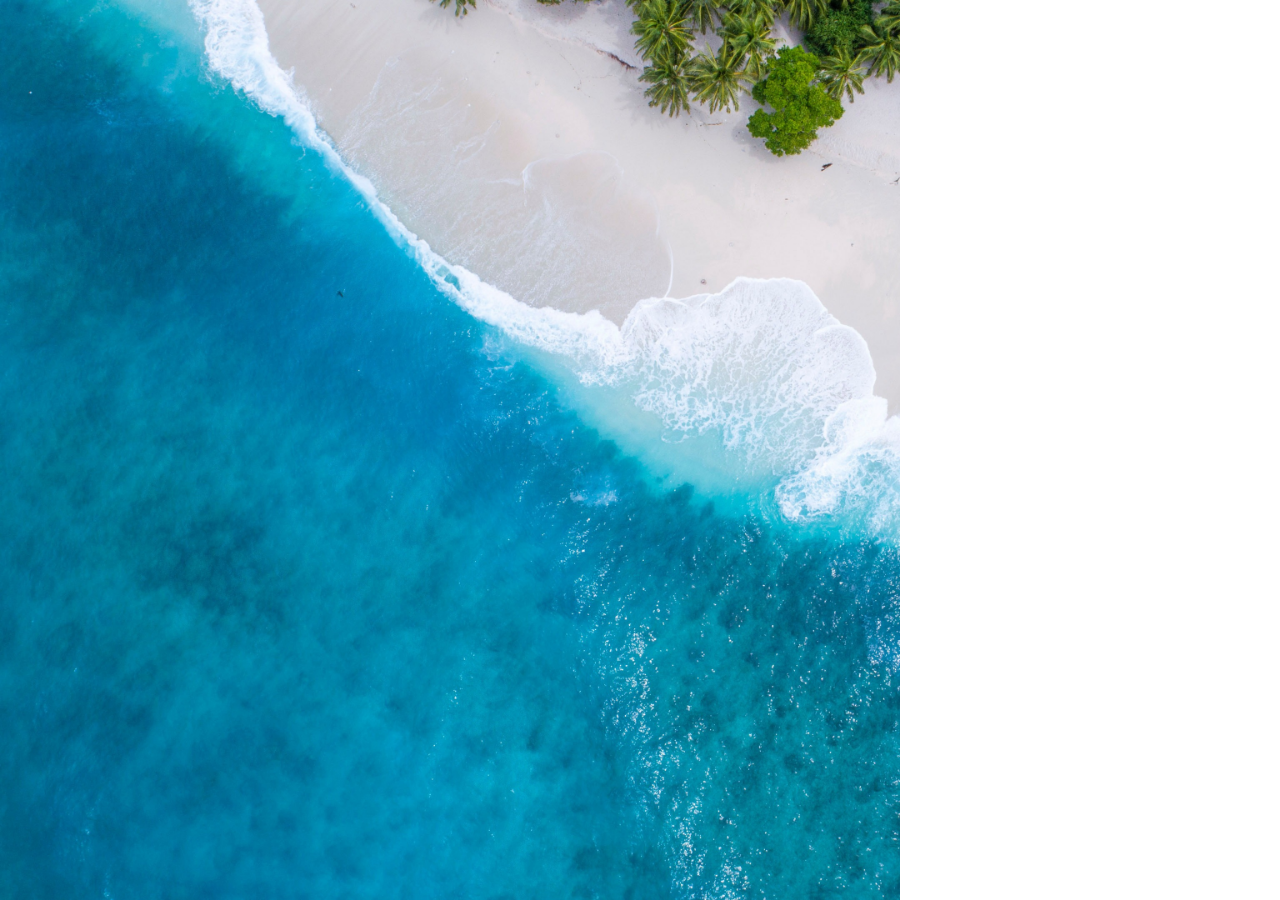
==== efek-air/index.html @ fe280aa5 "initial" ====
<!DOCTYPE html>
<html lang="en">
<head>
  <meta charset="UTF-8">
  <title>Efek Air CSS</title>
  <link rel="stylesheet" type="text/css" href="style.css" />
</head>
<body>

  <div class="background">
    <div class="water"></div>
  </div>

  <svg>
    <filter id="turbulence" x="0" y="0" width="100%" height="100%">
      <feTurbulence id="sea-filter" numOctaves="3" seed="2" baseFrequency="0.02 0.05"></feTurbulence>
      <feDisplacementMap scale="3" in="SourceGraphic"></feDisplacementMap>
      <animate xlink:href="#sea-filter" attributeName="baseFrequency" dur="60s"
        keyTimes="0;0.5;1" values="0.02 0.06;0.04 0.08;0.02 0.06" repeatCount="indefinite"></animate>
    </filter>
  </svg>
    
</body>
</html>
---- efek-air/style.css ----
body {
  margin: 0;
  height: 100vh;
  width: 100vw;
}

.background {
  position: absolute;
  top: 0;
  left: 0;
  height: 100vh;
  width: 100vh;
  background-image: url("gambar.jpg");
  background-size: cover;
}

.background .water {
  position: absolute;
  top: 0;
  left: 0;
  height: 100%;
  width: 100%;
  background-image: url("gambar\ _transp.png");
  background-size: cover;
  filter:url("#turbulence")
}
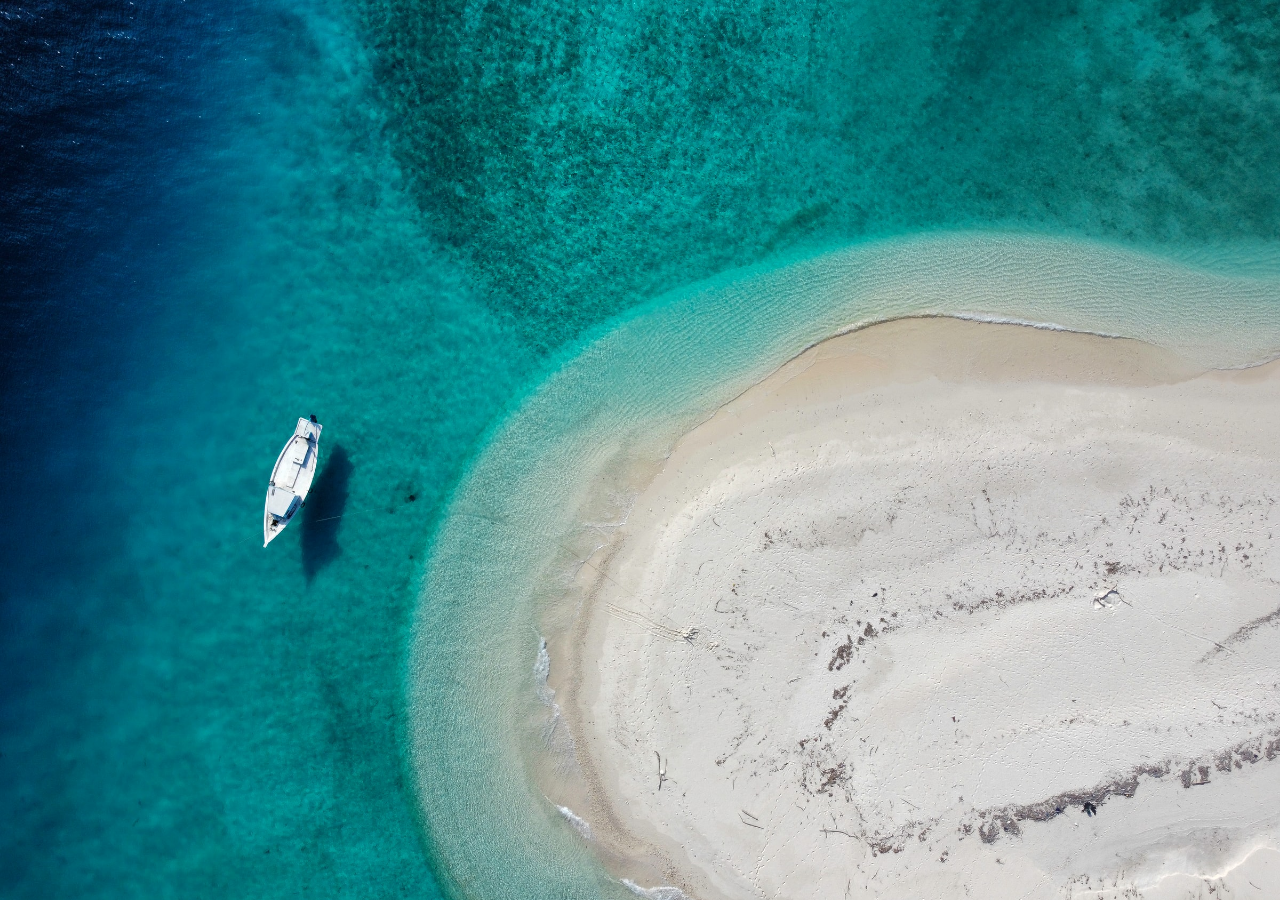
==== commit 92ebb3a5: "add contoh, modified id names and images names" ====
--- a/efek-air/index.html
+++ b/efek-air/index.html
@@ -2,23 +2,27 @@
 <html lang="en">
 <head>
   <meta charset="UTF-8">
-  <title>Efek Air CSS</title>
-  <link rel="stylesheet" type="text/css" href="style.css" />
+  <meta http-equiv="X-UA-Compatible" content="IE=edge">
+  <meta name="viewport" content="width=device-width, initial-scale=1.0">
+  <title>Efek Air</title>
+  <link rel="stylesheet" type="text/css" href="style.css">
 </head>
 <body>
 
   <div class="background">
     <div class="water"></div>
-  </div>
+  </div>  
 
   <svg>
     <filter id="turbulence" x="0" y="0" width="100%" height="100%">
-      <feTurbulence id="sea-filter" numOctaves="3" seed="2" baseFrequency="0.02 0.05"></feTurbulence>
-      <feDisplacementMap scale="3" in="SourceGraphic"></feDisplacementMap>
-      <animate xlink:href="#sea-filter" attributeName="baseFrequency" dur="60s"
+      <feTurbulence id="water-filter" numOctaves="3" seed="2" baseFrequency="0.02 0.05"></feTurbulence>
+      <feDisplacementMap scale="5" in="SourceGraphic"></feDisplacementMap>
+
+      <animate xlink:href="#water-filter" attributeName="baseFrequency" dur="60s"
         keyTimes="0;0.5;1" values="0.02 0.06;0.04 0.08;0.02 0.06" repeatCount="indefinite"></animate>
     </filter>
   </svg>
-    
+
 </body>
-</html>+</html>
+
--- a/efek-air/style.css
+++ b/efek-air/style.css
@@ -9,8 +9,8 @@
   top: 0;
   left: 0;
   height: 100vh;
-  width: 100vh;
-  background-image: url("gambar.jpg");
+  width: 100vw;
+  background-image: url("./contoh/1/gambar.jpg");
   background-size: cover;
 }
 
@@ -20,7 +20,8 @@
   left: 0;
   height: 100%;
   width: 100%;
-  background-image: url("gambar\ _transp.png");
+  background-image: url("./contoh/1/air.png");
   background-size: cover;
-  filter:url("#turbulence")
+
+  filter: url("#turbulence");
 }
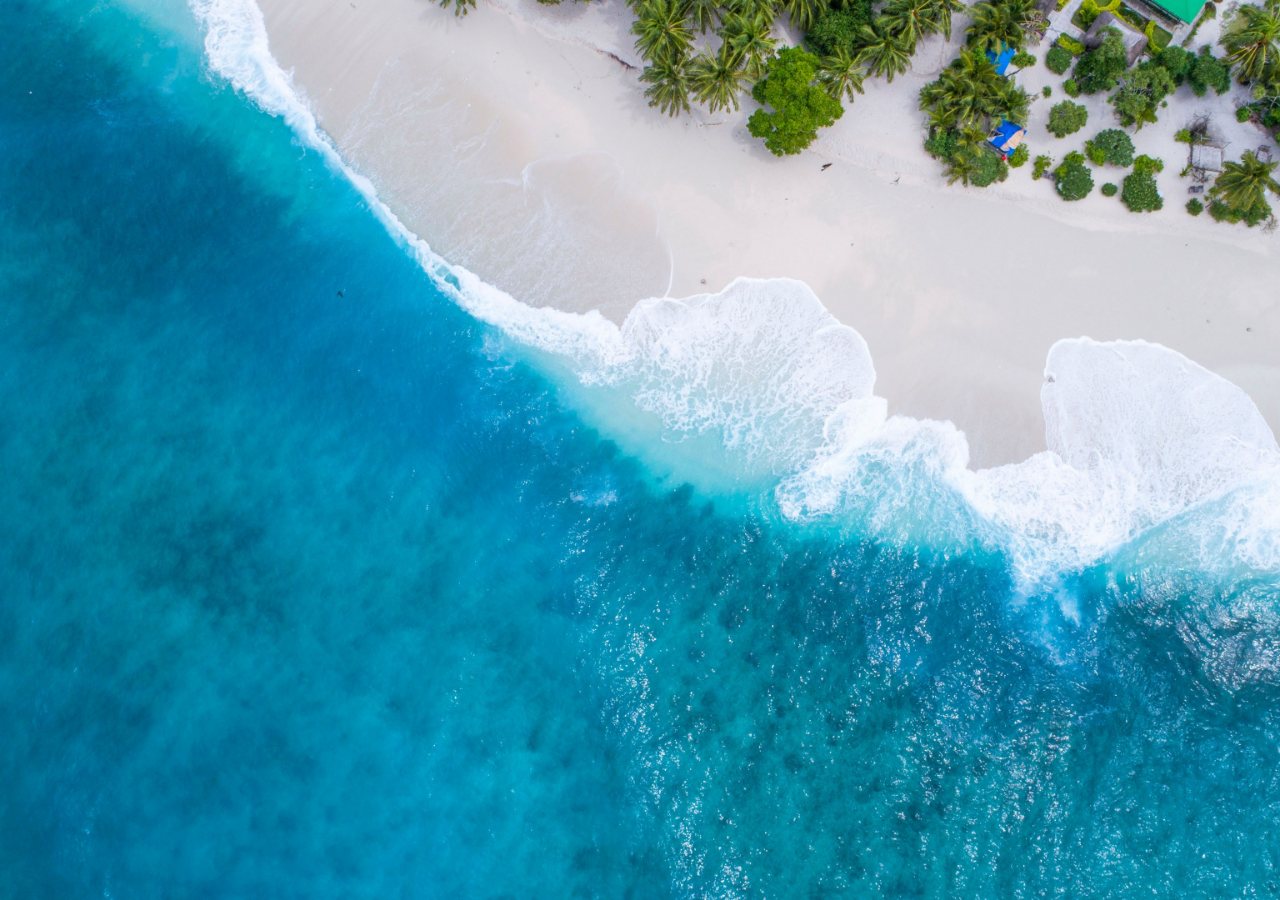
==== commit dafbe497: "change example images, change id names" ====
--- a/efek-air/index.html
+++ b/efek-air/index.html
@@ -15,10 +15,10 @@
 
   <svg>
     <filter id="turbulence" x="0" y="0" width="100%" height="100%">
-      <feTurbulence id="water-filter" numOctaves="3" seed="2" baseFrequency="0.02 0.05"></feTurbulence>
+      <feTurbulence id="sea-filter" numOctaves="3" seed="2" baseFrequency="0.02 0.05"></feTurbulence>
       <feDisplacementMap scale="5" in="SourceGraphic"></feDisplacementMap>
 
-      <animate xlink:href="#water-filter" attributeName="baseFrequency" dur="60s"
+      <animate xlink:href="#sea-filter" attributeName="baseFrequency" dur="60s"
         keyTimes="0;0.5;1" values="0.02 0.06;0.04 0.08;0.02 0.06" repeatCount="indefinite"></animate>
     </filter>
   </svg>
